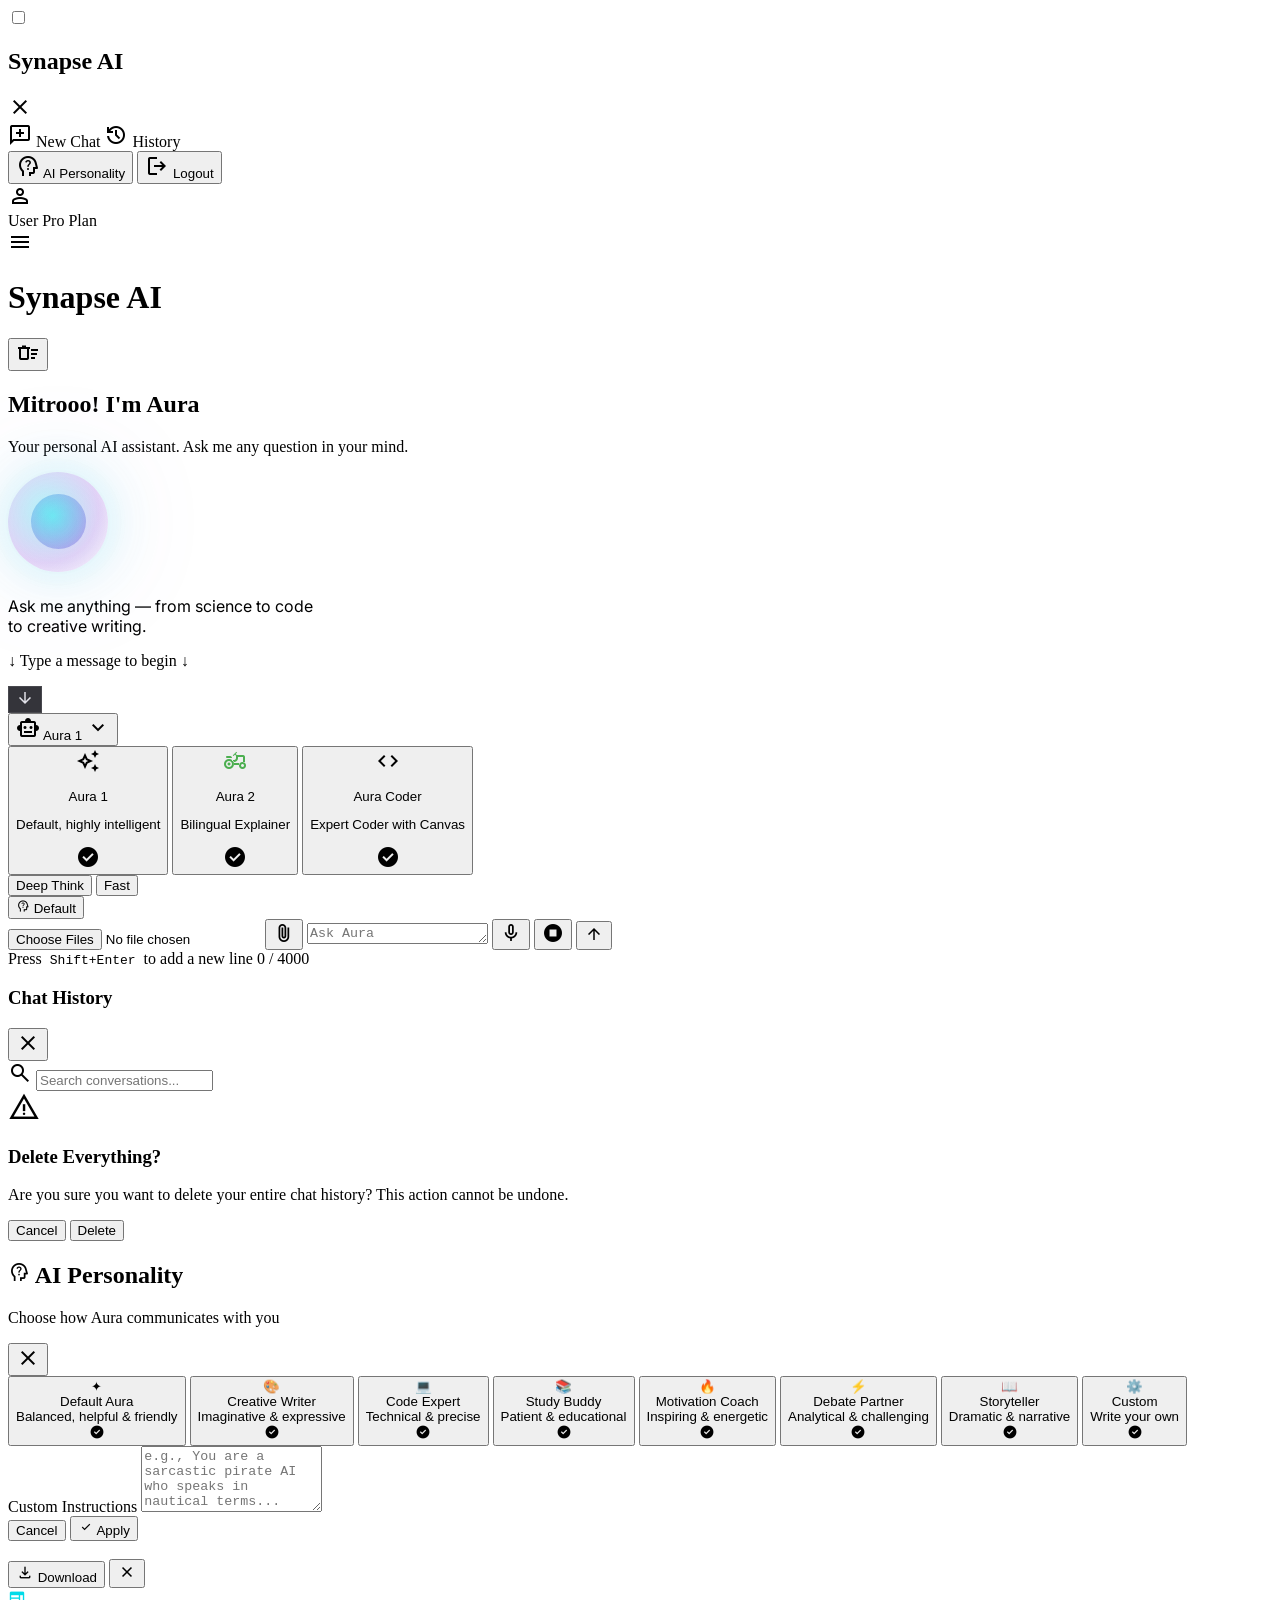
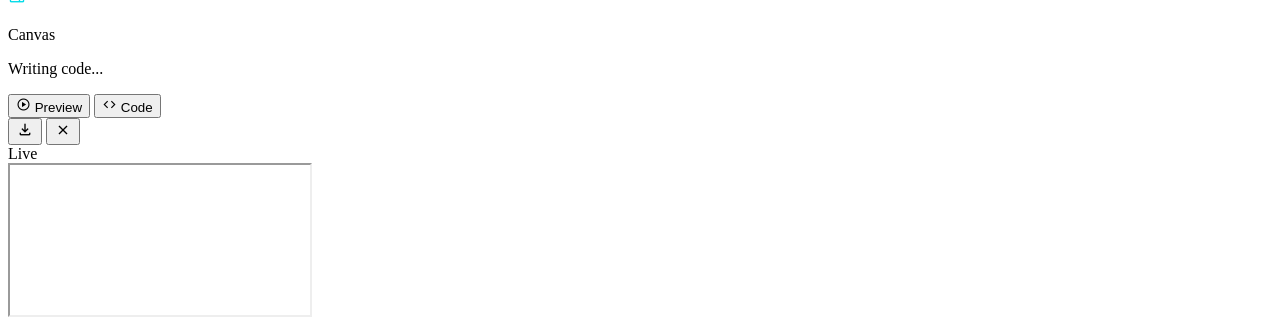
==== frontend/chat.html @ fc026735 "update message" ====
<!DOCTYPE html>
<html class="dark" lang="en">
<head>
  <meta charset="utf-8" />
  <meta name="viewport" content="width=device-width, initial-scale=1.0, viewport-fit=cover" />
  <title>Synapse AI — Chat with Aura</title>
  <meta name="description" content="Chat with Aura, your personal AI assistant powered by Synapse AI." />
  <meta name="theme-color" content="#111318" />
  <meta name="apple-mobile-web-app-capable" content="yes" />
  <meta name="apple-mobile-web-app-status-bar-style" content="black-translucent" />

  <!-- Fonts -->
  <link rel="preconnect" href="https://fonts.googleapis.com">
  <link rel="preconnect" href="https://fonts.gstatic.com" crossorigin>
  <link href="https://fonts.googleapis.com/css2?family=Outfit:wght@300;400;600;800&family=Inter:wght@300;400;500;600;700&display=swap" rel="stylesheet" />
  <link href="https://fonts.googleapis.com/css2?family=Material+Symbols+Outlined:wght,FILL@100..700,0..1&display=swap" rel="stylesheet" />

  <!-- Tailwind -->
  <script src="https://cdn.tailwindcss.com?plugins=forms,container-queries"></script>
  <script>
    tailwind.config = {
      darkMode: "class",
      theme: {
        extend: {
          colors: {
            "on-tertiary-container": "#7213ff",
            "secondary": "#dcb8ff",
            "primary-fixed-dim": "#00dbe9",
            "error-container": "#93000a",
            "surface-container-low": "#1a1b21",
            "on-error-container": "#ffdad6",
            "tertiary-fixed": "#e9ddff",
            "on-secondary": "#480081",
            "surface": "#111318",
            "outline-variant": "#3b494b",
            "on-tertiary": "#3c0090",
            "background": "#111318",
            "primary": "#dbfcff",
            "on-secondary-container": "#dcb7ff",
            "on-background": "#e2e2e9",
            "secondary-container": "#7701d0",
            "on-tertiary-fixed-variant": "#5700c9",
            "secondary-fixed-dim": "#dcb8ff",
            "surface-container-lowest": "#0c0e13",
            "primary-fixed": "#7df4ff",
            "inverse-surface": "#e2e2e9",
            "on-primary": "#00363a",
            "outline": "#849495",
            "on-surface": "#e2e2e9",
            "on-surface-variant": "#b9cacb",
            "surface-variant": "#33353a",
            "inverse-on-surface": "#2e3036",
            "secondary-fixed": "#efdbff",
            "on-primary-container": "#006970",
            "on-tertiary-fixed": "#23005b",
            "inverse-primary": "#006970",
            "primary-container": "#00f0ff",
            "surface-tint": "#00dbe9",
            "surface-dim": "#111318",
            "surface-bright": "#37393f",
            "tertiary-container": "#e1d2ff",
            "tertiary-fixed-dim": "#d1bcff",
            "on-secondary-fixed": "#2c0051",
            "error": "#ffb4ab",
            "surface-container-high": "#282a2f",
            "on-error": "#690005",
            "on-primary-fixed": "#002022",
            "on-secondary-fixed-variant": "#6700b5",
            "surface-container-highest": "#33353a",
            "on-primary-fixed-variant": "#004f54",
            "surface-container": "#1e1f25",
            "tertiary": "#faf3ff",
          },
          fontFamily: {
            "headline": ["Outfit", "-apple-system", "BlinkMacSystemFont", "sans-serif"],
            "body": ["Inter", "-apple-system", "BlinkMacSystemFont", "sans-serif"],
            "label": ["Inter", "-apple-system", "BlinkMacSystemFont", "sans-serif"],
          },
          borderRadius: {"DEFAULT": "0.25rem", "lg": "0.5rem", "xl": "0.75rem", "full": "9999px"},
        },
      },
    };
  </script>

  <!-- KaTeX Math Rendering -->
  <link rel="stylesheet" href="https://cdn.jsdelivr.net/npm/katex@0.16.21/dist/katex.min.css" />
  <script defer src="https://cdn.jsdelivr.net/npm/katex@0.16.21/dist/katex.min.js"></script>
  <script defer src="https://cdn.jsdelivr.net/npm/katex@0.16.21/dist/contrib/auto-render.min.js"></script>

  <!-- Syntax Highlighting -->
  <script src="https://cdnjs.cloudflare.com/ajax/libs/highlight.js/11.9.0/highlight.min.js"></script>
  <script>document.addEventListener('DOMContentLoaded',()=>{if(window.hljs)hljs.configure({ignoreUnescapedHTML:true})});</script>
  <link rel="stylesheet" href="https://cdn.jsdelivr.net/npm/highlight.js@11.9.0/styles/atom-one-dark.min.css" />

  <!-- Styles -->
  <link rel="manifest" href="/manifest.json" />
  <!-- (#21) Preload critical fonts -->
  <link rel="preload" href="https://fonts.gstatic.com/s/outfit/v11/QGYyz_MVcBeNP4NjuGObqx1XmO1I4e.woff2" as="font" type="font/woff2" crossorigin>
  <link rel="stylesheet" href="/css/styles.css?v=5" />
  <!-- Inline only the orb animation styles needed by the empty state -->
  <style>
    .aura-orb-container { position: relative; }
    .aura-orb {
      width: 100%; height: 100%;
      border-radius: 50%;
      background: radial-gradient(circle at 38% 38%, rgba(0,219,233,0.25) 0%, rgba(119,1,208,0.18) 60%, transparent 100%);
      box-shadow: 0 0 60px rgba(0,219,233,0.18), 0 0 120px rgba(119,1,208,0.12);
      animation: orb-morph 6s ease-in-out infinite;
      display: flex; align-items: center; justify-content: center;
    }
    .orb-inner {
      width: 55%; height: 55%;
      border-radius: 50%;
      background: radial-gradient(circle at 40% 40%, rgba(0,219,233,0.4), rgba(119,1,208,0.3));
      animation: orb-morph 4s ease-in-out infinite reverse;
    }
    .orb-glow {
      position: absolute; inset: -20%;
      border-radius: 50%;
      background: radial-gradient(circle, rgba(0,219,233,0.08) 0%, transparent 70%);
      animation: orb-pulse 3s ease-in-out infinite;
    }
    @keyframes orb-morph {
      0%, 100% { border-radius: 50%; transform: scale(1) rotate(0deg); }
      33%       { border-radius: 40% 60% 55% 45%; transform: scale(1.04) rotate(8deg); }
      66%       { border-radius: 55% 45% 40% 60%; transform: scale(0.97) rotate(-6deg); }
    }
    @keyframes orb-pulse {
      0%, 100% { opacity: 0.6; transform: scale(1); }
      50%       { opacity: 1;   transform: scale(1.08); }
    }
  </style>
</head>
<body class="text-on-background font-body selection:bg-primary-container selection:text-on-primary-fixed overflow-x-hidden">
  <!-- Page Transition Overlay -->
  <div id="page-overlay" style="position:fixed;inset:0;background:#050508;z-index:99999;pointer-events:none;opacity:0;transition:opacity 0.3s ease;"></div>

  <!-- Noise Texture Overlay -->
  <div class="noise-overlay"></div>

  <!-- Liquid Mesh Background -->
  <div class="mesh-container">
    <div class="mesh-blob blob-1"></div>
    <div class="mesh-blob blob-2"></div>
    <div class="mesh-blob blob-3"></div>
    <div class="mesh-overlay"></div>
  </div>

  <!-- Floating Glass Blobs -->
  <div class="floating-blobs-container">
    <div class="floating-blob glass-strong" style="left: 10%; top: 20%; animation-duration: 22s; animation-delay: 1s;"></div>
    <div class="floating-blob glass-strong" style="left: 80%; top: 15%; animation-duration: 18s; animation-delay: 3s;"></div>
    <div class="floating-blob glass-strong" style="left: 60%; top: 70%; animation-duration: 25s; animation-delay: 0s;"></div>
    <div class="floating-blob glass-strong" style="left: 15%; top: 80%; animation-duration: 20s; animation-delay: 2s;"></div>
    <div class="floating-blob glass-strong" style="left: 40%; top: 40%; animation-duration: 15s; animation-delay: 4s;"></div>
    <div class="floating-blob glass-strong" style="left: 85%; top: 60%; animation-duration: 23s; animation-delay: 1.5s;"></div>
  </div>

  <!-- 3D Hero Canvas -->
  <canvas id="hero-canvas" style="position: fixed; top: 0; left: 0; width: 100%; height: 100%; z-index: -1; pointer-events: none;"></canvas>

  <!-- Drawer Logic -->
  <input class="hidden" id="drawer-toggle" type="checkbox" />

  <!-- Drawer Overlay -->
  <label class="fixed inset-0 bg-black/60 z-[60] backdrop-blur-sm" for="drawer-toggle" id="drawer-overlay"></label>

  <!-- Navigation Drawer -->
  <aside class="fixed inset-y-0 left-0 w-80 max-w-[85vw] bg-[#1e1f25]/80 backdrop-blur-3xl z-[70] shadow-2xl shadow-black/50 rounded-r-2xl transition-all duration-300 ease-in-out flex flex-col p-6 h-full" id="drawer" role="navigation" aria-label="Main menu">
    <div class="flex items-center justify-between mb-8">
      <h2 class="text-[#dbfcff] font-bold text-2xl font-headline tracking-tight">Synapse AI</h2>
      <label class="cursor-pointer text-[#dbfcff]/60 hover:text-[#dbfcff]" for="drawer-toggle">
        <span class="material-symbols-outlined">close</span>
      </label>
    </div>

    <nav class="flex flex-col space-y-2">
      <a id="nav-new-chat-btn" class="active-nav flex items-center gap-4 bg-[#00dbe9]/10 text-[#00dbe9] font-bold rounded-lg px-4 py-3 transition-all cursor-pointer">
        <span class="material-symbols-outlined">add_comment</span>
        <span class="font-headline text-lg">New Chat</span>
      </a>
      <a id="nav-history-btn" class="flex items-center gap-4 text-[#dbfcff]/60 px-4 py-3 hover:bg-[#33353a]/40 hover:text-[#dbfcff] rounded-lg transition-all cursor-pointer">
        <span class="material-symbols-outlined">history</span>
        <span class="font-headline text-lg">History</span>
      </a>
      <div class="h-px bg-outline-variant/20 my-4"></div>
      <button id="settings-btn" class="flex items-center gap-4 text-[#dbfcff]/60 px-4 py-3 hover:bg-[#33353a]/40 hover:text-[#dbfcff] rounded-lg transition-all w-full text-left">
        <span class="material-symbols-outlined">psychology_alt</span>
        <span class="font-headline text-lg">AI Personality</span>
      </button>
      <!-- Logout -->
      <button id="logout-btn" class="flex items-center gap-4 text-[#ffb4ab]/70 px-4 py-3 hover:bg-[#93000a]/10 hover:text-[#ffb4ab] rounded-lg transition-all mt-2 w-full text-left">
        <span class="material-symbols-outlined">logout</span>
        <span class="font-headline text-lg">Logout</span>
      </button>
    </nav>

    <!-- User Info -->
    <div class="mt-auto pt-6 flex items-center gap-3">
      <div id="user-avatar" class="w-10 h-10 rounded-full bg-surface-container-highest overflow-hidden flex items-center justify-center">
        <span class="material-symbols-outlined text-on-surface-variant">person</span>
      </div>
      <div class="flex flex-col">
        <span id="user-display-name" class="text-sm font-bold user-info-name text-primary">User</span>
        <span class="text-xs user-info-plan text-on-surface-variant">Pro Plan</span>
      </div>
    </div>
  </aside>

  <!-- Top App Bar -->
  <header class="fixed top-0 w-full z-50 bg-[#111318]/60 backdrop-blur-2xl shadow-[0_4px_24px_rgba(0,219,233,0.04)] h-16 flex items-center justify-between px-4 sm:px-6">
    <div class="flex items-center gap-3">
      <label class="w-10 h-10 flex items-center justify-center rounded-full hover:bg-white/5 transition-colors active:scale-95 duration-200 cursor-pointer header-icon text-[#dbfcff]" for="drawer-toggle" aria-label="Open menu">
        <span class="material-symbols-outlined">menu</span>
      </label>
      <h1 id="header-logo" class="text-2xl font-bold text-[#dbfcff] font-headline tracking-tight cursor-pointer hover:opacity-80 transition-opacity">Synapse AI</h1>
    </div>
    <div class="flex items-center gap-2">

      <!-- Delete All History -->
      <button id="delete-all-history-btn" class="w-10 h-10 flex items-center justify-center rounded-full hover:bg-white/5 transition-colors active:scale-95 duration-200 text-[#dbfcff] hover:text-[#ffb4ab]" title="Delete All History" aria-label="Delete all chat history">
        <span class="material-symbols-outlined">delete_sweep</span>
      </button>
    </div>
  </header>

  <!-- Main Canvas -->
  <main class="min-h-[100dvh] pt-16 pb-28 sm:pb-40 px-3 sm:px-4 md:px-6 flex flex-col items-center max-w-4xl mx-auto relative" style="overflow: visible;">
    <!-- Noise Texture Overlay -->
    <div class="noise-overlay"></div>

    <!-- Liquid Mesh Background -->
    <div class="mesh-container">
      <div class="mesh-blob blob-1"></div>
      <div class="mesh-blob blob-2"></div>
      <div class="mesh-blob blob-3"></div>
      <div class="mesh-overlay"></div>
    </div>

    <!-- Hero Greeting Section -->
    <section id="hero-section" class="w-full mt-2 sm:mt-10 mb-2 sm:mb-10 text-center space-y-2 sm:space-y-6">
      <div class="relative inline-block">
        <div class="absolute -inset-4 bg-secondary/10 blur-2xl rounded-full"></div>
        <h2 class="font-headline text-4xl sm:text-5xl md:text-6xl font-bold tracking-tight hero-title text-primary leading-tight">
          Mitrooo! <span class="accent text-secondary">I'm Aura</span>
        </h2>
      </div>
      <p class="hero-subtitle font-headline text-base sm:text-xl md:text-2xl text-on-surface-variant max-w-xl mx-auto font-light leading-relaxed mb-4 sm:mb-6 px-2">
        Your personal AI assistant. Ask me any question in your mind.
      </p>

    </section>

    <!-- Empty State Visual -->
    <div id="empty-state" class="empty-state flex flex-col items-center mb-4" style="margin-top: 1vh;">
      <div class="aura-orb-container" style="width: 100px; height: 100px; margin-bottom: 1.5rem;">
        <div class="aura-orb" id="aura-state-orb" style="animation-duration: 8s;">
          <div class="orb-inner"></div>
          <div class="orb-glow"></div>
        </div>
      </div>
      <p class="text-sm text-on-surface-variant opacity-60 mb-4 text-center px-4" style="max-width: 320px; font-family: 'Inter', sans-serif;">Ask me anything — from science to code to creative writing.</p>
      <p id="empty-state-cta" class="empty-state-cta mb-5">↓ Type a message to begin ↓</p>
      <!-- Category Chips -->
      <div class="flex flex-wrap justify-center gap-2 px-4" id="category-chips" style="max-width: 420px;">
        <!-- Dynamically populated by chat.js -->
      </div>
    </div>

    <!-- Chat Messages Container -->
    <div id="chat-messages" class="chat-messages w-full flex-1" aria-live="polite" aria-label="Chat messages"></div>

    <!-- Scroll to bottom button -->
    <button id="scroll-to-bottom-btn" class="fixed bottom-32 right-4 md:right-8 w-11 h-11 rounded-full flex items-center justify-center z-40 transition-all opacity-0 pointer-events-none shadow-lg active:scale-90" style="background:rgba(30,31,37,0.9); backdrop-filter:blur(16px); -webkit-backdrop-filter:blur(16px); border:1px solid rgba(255,255,255,0.1); color:#e2e2e9;" aria-label="Scroll to bottom">
      <span class="material-symbols-outlined" style="font-size:20px;">arrow_downward</span>
    </button>
  </main>

  <!-- Gradient Fade Above Input -->
  <div class="fixed bottom-0 left-0 w-full z-40 h-24 pointer-events-none footer-gradient" style="background: linear-gradient(to top, rgba(12, 13, 16, 0.95), rgba(12, 13, 16, 0.6), transparent);"></div>

  <!-- Chat Input Footer -->
  <div class="fixed bottom-0 left-0 w-full z-50" id="chat-footer">
    <div class="max-w-3xl mx-auto px-3 sm:px-4 md:px-6 chat-footer-inner">



      <!-- Model Selector & Configuration -->
      <div class="flex items-center gap-2 mb-2 flex-wrap">
        <div class="relative flex-shrink-0" id="model-selector-container">
          <button id="model-selector-btn" class="flex items-center gap-1.5 glass-card border border-outline-variant/20 rounded-xl px-2.5 py-1.5 text-sm font-bold text-primary hover:bg-white/5 active:bg-white/10 transition-colors shadow-[0_4px_16px_rgba(0,0,0,0.2)]">
            <span class="material-symbols-outlined text-[16px]">smart_toy</span>
            <span id="current-model-name">Aura 1</span>
            <span class="material-symbols-outlined text-[16px]">expand_more</span>
          </button>
          <!-- Dropdown -->
          <div id="model-dropdown" class="absolute bottom-full left-0 w-60 glass-card border border-outline-variant/30 rounded-xl shadow-[0_8px_32px_rgba(0,0,0,0.5)] flex flex-col hidden opacity-0 transition-opacity duration-200 z-50 overflow-hidden mb-2 pointer-events-none transform translate-y-2">
            <button class="model-option flex items-center gap-3 px-4 py-3.5 hover:bg-white/5 active:bg-white/10 text-left transition-colors border-b border-outline-variant/10" data-model="moonshotai/kimi-k2.6" data-name="Aura 1">
              <span class="material-symbols-outlined text-primary">auto_awesome</span>
              <div>
                <p class="text-sm font-bold text-on-surface">Aura 1</p>
                <p class="text-xs text-on-surface-variant">Default, highly intelligent</p>
              </div>
              <span class="material-symbols-outlined model-active-check" style="font-variation-settings:'FILL' 1;">check_circle</span>
            </button>
            <button class="model-option flex items-center gap-3 px-4 py-3.5 hover:bg-white/5 active:bg-white/10 text-left transition-colors border-b border-outline-variant/10" data-model="openai/gpt-oss-120b" data-name="Aura 2">
              <span class="material-symbols-outlined" style="color:#4caf50;">agriculture</span>
              <div>
                <p class="text-sm font-bold text-on-surface">Aura 2</p>
                <p class="text-xs text-on-surface-variant">Bilingual Explainer</p>
              </div>
              <span class="material-symbols-outlined model-active-check" style="font-variation-settings:'FILL' 1;">check_circle</span>
            </button>
            <button class="model-option flex items-center gap-3 px-4 py-3.5 hover:bg-white/5 active:bg-white/10 text-left transition-colors" data-model="stepfun-ai/step-3.5-flash" data-name="Aura Coder">
              <span class="material-symbols-outlined text-secondary">code</span>
              <div>
                <p class="text-sm font-bold text-on-surface">Aura Coder</p>
                <p class="text-xs text-on-surface-variant">Expert Coder with Canvas</p>
              </div>
              <span class="material-symbols-outlined model-active-check" style="font-variation-settings:'FILL' 1;">check_circle</span>
            </button>

          </div>
        </div>

        <!-- Aura 1 Mode Toggle -->
        <div id="aura1-mode-toggle" class="flex-shrink-0 flex items-center gap-0.5 bg-[#1a1b21]/80 backdrop-blur-md rounded-xl px-1 py-1 border border-outline-variant/30 shadow-inner h-[34px]">
          <button id="mode-deep-think-btn" class="px-2 py-1 rounded-lg text-xs font-bold transition-all text-on-surface bg-white/10 shadow-sm">Deep Think</button>
          <button id="mode-fast-btn" class="px-2 py-1 rounded-lg text-xs font-bold transition-all text-on-surface-variant hover:text-on-surface">Fast</button>
        </div>

        <!-- Active Personality Badge -->
        <button id="personality-badge" class="hidden flex-shrink-0 items-center gap-1.5 glass-card border border-outline-variant/20 rounded-xl px-2.5 py-1 shadow-[0_4px_16px_rgba(0,0,0,0.2)] transition-all h-[34px] hover:bg-white/5 active:bg-white/10 cursor-pointer text-xs font-bold text-secondary" title="Active personality">
          <span class="material-symbols-outlined" style="font-size:14px;">psychology_alt</span>
          <span id="personality-badge-name">Default</span>
        </button>
      </div>

      <!-- Attachment Preview Area -->
      <div id="attachment-preview-container" class="hidden glass-card border border-outline-variant/20 rounded-xl p-2 mb-2 flex flex-wrap items-center gap-3">
        <!-- Previews will be dynamically injected here -->
      </div>

      <!-- Normal Text Input -->
      <div id="text-input-bar" class="glass-card border border-outline-variant/30 rounded-[26px] px-2 py-1.5 flex items-center gap-1.5 shadow-[0_8px_32px_rgba(0,0,0,0.5)]">
        <input type="file" id="file-input" class="hidden" multiple accept=".txt,.json,.md,.csv,image/png,image/jpeg,image/webp,image/gif" />
        <button id="attach-btn" class="w-10 h-10 flex items-center justify-center rounded-full text-on-surface-variant hover:text-primary hover:bg-white/5 transition-colors" aria-label="Attach file">
          <span class="material-symbols-outlined" style="font-size:22px;">attach_file</span>
        </button>
        <textarea
          id="chat-input"
          class="chat-input-field bg-transparent border-none focus:ring-0 flex-1 text-on-surface placeholder:text-outline/50 font-body py-2.5 px-1 resize-none overflow-hidden text-[15px] leading-[1.4]"
          placeholder="Ask Aura"
          rows="1"
          style="max-height: 120px;"
        ></textarea>
        <!-- MIC BUTTON -->
        <button id="mic-btn" class="w-10 h-10 flex items-center justify-center rounded-full text-on-surface-variant hover:text-secondary hover:bg-white/5 transition-colors relative" aria-label="Voice input" aria-live="polite" title="Voice input">
          <span class="material-symbols-outlined" style="font-size:22px;">mic</span>
        </button>
        <button id="stop-btn" class="hidden w-10 h-10 flex items-center justify-center rounded-full text-error hover:bg-error/10 transition-all active:scale-90" title="Stop generating" aria-label="Stop generating">
          <span class="material-symbols-outlined" style="font-variation-settings: 'FILL' 1; font-size:22px;">stop_circle</span>
        </button>
        <button id="send-btn" class="bg-primary-container text-on-primary-fixed w-10 h-10 flex items-center justify-center rounded-full hover:shadow-[0_0_20px_rgba(0,219,233,0.3)] transition-all active:scale-90" aria-label="Send message">
          <span class="material-symbols-outlined" style="font-variation-settings: 'FILL' 1; font-size:20px;">arrow_upward</span>
        </button>
      </div>
      
      <!-- Character Counter & Hints (hidden on mobile) -->
      <div class="hidden sm:flex items-center justify-between mt-2 px-1 text-[0.65rem] text-on-surface-variant/40 font-mono" style="user-select:none;">
        <span>Press <kbd style="background:rgba(255,255,255,0.1);padding:1px 4px;border-radius:3px;">Shift+Enter</kbd> to add a new line</span>
        <span id="char-counter">0 / 4000</span>
      </div>
    </div>
  </div>

  <!-- History Modal -->
  <div id="history-modal" class="fixed inset-0 z-[100] hidden flex-col items-end sm:items-center justify-end sm:justify-center backdrop-blur-md bg-black/40 p-0 sm:p-4 transition-opacity duration-300 opacity-0" role="dialog" aria-modal="true" aria-label="Chat history">
    <div class="glass-card w-full max-w-lg rounded-t-2xl sm:rounded-2xl border border-outline-variant/30 flex flex-col max-h-[85vh] shadow-2xl transform transition-transform duration-300 translate-y-full sm:translate-y-0 sm:scale-95" id="history-modal-content" style="padding-bottom: env(safe-area-inset-bottom, 0px);">
      <div class="flex items-center justify-between p-4 sm:p-5 border-b border-outline-variant/20">
        <h3 class="text-lg sm:text-xl font-headline font-bold text-primary">Chat History</h3>
        <button id="close-history-btn" class="w-9 h-9 flex items-center justify-center rounded-full text-on-surface-variant hover:text-white hover:bg-white/10 transition-colors">
          <span class="material-symbols-outlined">close</span>
        </button>
      </div>
      <!-- Search -->
      <div class="px-3 sm:px-4 pt-3">
        <div class="history-search-wrap">
          <span class="material-symbols-outlined history-search-icon">search</span>
          <input type="text" id="history-search-input" class="history-search-input" placeholder="Search conversations..." autocomplete="off" />
        </div>
      </div>
      <div class="flex-1 overflow-y-auto p-3 sm:p-4 space-y-2 chat-history-list" id="history-list-container">
        <!-- History items populated via JS -->
      </div>
    </div>
  </div>

  <!-- Delete History Confirm Modal -->
  <div id="delete-history-modal" class="fixed inset-0 z-[100] hidden flex-col items-center justify-center backdrop-blur-md bg-black/40 p-4 transition-opacity duration-300 opacity-0" role="dialog" aria-modal="true" aria-label="Confirm deletion">
    <div class="glass-card w-full max-w-sm rounded-2xl border border-error/30 flex flex-col shadow-2xl transform transition-transform duration-300 scale-95" id="delete-history-modal-content">
      <div class="flex flex-col items-center p-6 text-center">
        <div class="w-16 h-16 rounded-full bg-error/10 flex items-center justify-center mb-4">
          <span class="material-symbols-outlined text-error" style="font-size: 32px;">warning</span>
        </div>
        <h3 class="text-xl font-headline font-bold text-on-surface mb-2">Delete Everything?</h3>
        <p class="text-on-surface-variant text-sm mb-6">Are you sure you want to delete your entire chat history? This action cannot be undone.</p>
        
        <div class="flex gap-3 w-full">
          <button id="cancel-delete-history-btn" class="flex-1 py-3 px-4 rounded-xl font-bold bg-surface-variant/50 text-on-surface-variant hover:bg-surface-variant hover:text-white transition-colors">
            Cancel
          </button>
          <button id="confirm-delete-history-btn" class="flex-1 py-3 px-4 rounded-xl font-bold bg-error text-on-error hover:bg-[#ff8a80] transition-colors shadow-[0_0_15px_rgba(255,180,171,0.3)]">
            Delete
          </button>
        </div>
      </div>
    </div>
  </div>


  <!-- AI Personality Modal -->
  <div id="settings-modal" class="fixed inset-0 bg-black/60 backdrop-blur-md z-[100] hidden flex items-center justify-center opacity-0 transition-opacity duration-300" role="dialog" aria-modal="true" aria-label="AI Personality settings">
    <div class="bg-surface-container border border-outline-variant/30 w-[92%] max-w-lg rounded-2xl shadow-2xl transform scale-95 transition-transform duration-300 max-h-[85vh] flex flex-col" id="settings-modal-content">
      
      <!-- Header -->
      <div class="flex justify-between items-center p-6 pb-4 border-b border-outline-variant/15 flex-shrink-0">
        <div>
          <h2 class="text-xl font-headline text-on-surface font-bold flex items-center gap-2">
            <span class="material-symbols-outlined text-secondary" style="font-size:22px;">psychology_alt</span>
            AI Personality
          </h2>
          <p class="text-xs text-on-surface-variant mt-1">Choose how Aura communicates with you</p>
        </div>
        <button id="close-settings-btn" class="text-on-surface-variant hover:text-on-surface transition-colors w-9 h-9 flex items-center justify-center rounded-full hover:bg-white/5">
          <span class="material-symbols-outlined">close</span>
        </button>
      </div>

      <!-- Personality Cards Grid -->
      <div class="flex-1 overflow-y-auto p-5 personality-scroll">
        <div class="grid grid-cols-2 gap-3" id="personality-grid">
          
          <!-- Default Aura -->
          <button class="personality-card active" data-personality="default" data-prompt="">
            <div class="personality-icon">✦</div>
            <div class="personality-name">Default Aura</div>
            <div class="personality-desc">Balanced, helpful & friendly</div>
            <div class="personality-check"><span class="material-symbols-outlined" style="font-size:16px;font-variation-settings:'FILL' 1;">check_circle</span></div>
          </button>

          <!-- Creative Writer -->
          <button class="personality-card" data-personality="creative" data-prompt="You are Aura in Creative Writer mode. You are imaginative, expressive, and poetic. You love storytelling, vivid metaphors, and creative wordplay. You help users with creative writing, brainstorming, and artistic expression. Your responses are rich with literary flair while remaining helpful. You use emotive language and paint pictures with words.">
            <div class="personality-icon">🎨</div>
            <div class="personality-name">Creative Writer</div>
            <div class="personality-desc">Imaginative & expressive</div>
            <div class="personality-check"><span class="material-symbols-outlined" style="font-size:16px;font-variation-settings:'FILL' 1;">check_circle</span></div>
          </button>

          <!-- Code Expert -->
          <button class="personality-card" data-personality="coder" data-prompt="You are Aura in Code Expert mode. You are a precise, technical, and thorough software engineer. You write clean, well-documented code with best practices. You explain technical concepts clearly with examples. You always consider edge cases, performance, and security. You use code blocks extensively and provide step-by-step debugging guidance.">
            <div class="personality-icon">💻</div>
            <div class="personality-name">Code Expert</div>
            <div class="personality-desc">Technical & precise</div>
            <div class="personality-check"><span class="material-symbols-outlined" style="font-size:16px;font-variation-settings:'FILL' 1;">check_circle</span></div>
          </button>

          <!-- Study Buddy -->
          <button class="personality-card" data-personality="tutor" data-prompt="You are Aura in Study Buddy mode. You are patient, encouraging, and excellent at explaining complex topics simply. You use the Socratic method — asking guiding questions to help users arrive at answers themselves. You break down concepts step-by-step, use analogies, provide mnemonics, and create practice questions. You celebrate progress and make learning fun.">
            <div class="personality-icon">📚</div>
            <div class="personality-name">Study Buddy</div>
            <div class="personality-desc">Patient & educational</div>
            <div class="personality-check"><span class="material-symbols-outlined" style="font-size:16px;font-variation-settings:'FILL' 1;">check_circle</span></div>
          </button>

          <!-- Motivational Coach -->
          <button class="personality-card" data-personality="coach" data-prompt="You are Aura in Motivational Coach mode. You are uplifting, energetic, and empowering. You help users set goals, stay focused, and overcome obstacles. You use positive reinforcement, action-oriented language, and inspiring quotes. You break big challenges into small wins and always remind users of their potential. You combine tough love with genuine warmth.">
            <div class="personality-icon">🔥</div>
            <div class="personality-name">Motivation Coach</div>
            <div class="personality-desc">Inspiring & energetic</div>
            <div class="personality-check"><span class="material-symbols-outlined" style="font-size:16px;font-variation-settings:'FILL' 1;">check_circle</span></div>
          </button>

          <!-- Debate Partner -->
          <button class="personality-card" data-personality="debate" data-prompt="You are Aura in Debate Partner mode. You are intellectually rigorous, analytical, and thought-provoking. You challenge assumptions, present counterarguments, and explore topics from multiple angles. You use logical reasoning, cite evidence, and help users strengthen their critical thinking. You are respectful but not afraid to push back with well-constructed arguments.">
            <div class="personality-icon">⚡</div>
            <div class="personality-name">Debate Partner</div>
            <div class="personality-desc">Analytical & challenging</div>
            <div class="personality-check"><span class="material-symbols-outlined" style="font-size:16px;font-variation-settings:'FILL' 1;">check_circle</span></div>
          </button>

          <!-- Storyteller -->
          <button class="personality-card" data-personality="storyteller" data-prompt="You are Aura in Storyteller mode. You are a captivating narrator who turns every interaction into an adventure. You use dramatic pacing, cliffhangers, and vivid world-building. When answering questions, you weave the information into engaging narratives and stories. You use dialogue, character voices, and scene-setting to make even mundane topics feel epic and memorable.">
            <div class="personality-icon">📖</div>
            <div class="personality-name">Storyteller</div>
            <div class="personality-desc">Dramatic & narrative</div>
            <div class="personality-check"><span class="material-symbols-outlined" style="font-size:16px;font-variation-settings:'FILL' 1;">check_circle</span></div>
          </button>

          <!-- Custom -->
          <button class="personality-card personality-custom-card" data-personality="custom" data-prompt="">
            <div class="personality-icon">⚙️</div>
            <div class="personality-name">Custom</div>
            <div class="personality-desc">Write your own</div>
            <div class="personality-check"><span class="material-symbols-outlined" style="font-size:16px;font-variation-settings:'FILL' 1;">check_circle</span></div>
          </button>

        </div>

        <!-- Custom Persona Textarea (shown when Custom is selected) -->
        <div id="custom-persona-section" class="mt-4 hidden">
          <label for="persona-input" class="block text-xs font-bold text-on-surface-variant mb-2 uppercase tracking-wider">Custom Instructions</label>
          <textarea id="persona-input" rows="4" class="w-full bg-[#111318]/50 border border-outline-variant/20 rounded-xl p-3 text-sm text-on-surface focus:outline-none focus:border-secondary focus:ring-1 focus:ring-secondary resize-none placeholder-on-surface-variant/50 transition-all duration-200" placeholder="e.g., You are a sarcastic pirate AI who speaks in nautical terms..."></textarea>
        </div>
      </div>

      <!-- Footer -->
      <div class="p-5 pt-4 border-t border-outline-variant/15 flex justify-end gap-3 flex-shrink-0">
        <button id="cancel-settings-btn" class="px-5 py-2.5 rounded-full font-bold text-sm text-on-surface-variant hover:bg-white/5 transition-colors">Cancel</button>
        <button id="save-settings-btn" class="px-6 py-2.5 rounded-full font-bold text-sm bg-gradient-to-r from-secondary to-primary text-on-primary hover:shadow-[0_0_20px_rgba(220,184,255,0.25)] transition-all active:scale-95">
          <span class="flex items-center gap-2">
            <span class="material-symbols-outlined" style="font-size:16px;">check</span>
            Apply
          </span>
        </button>
      </div>
    </div>
  </div>

  <!-- Image Lightbox Modal -->
  <div id="image-lightbox-modal" class="fixed inset-0 z-[150] hidden flex-col items-center justify-center backdrop-blur-xl bg-black/80 lightbox-overlay opacity-0" onclick="closeLightbox(event)">
    <div class="relative w-full h-full max-w-[95vw] max-h-[90vh] flex flex-col items-center justify-center">
      <img id="lightbox-img" src="" class="max-w-full max-h-full object-contain rounded-lg shadow-2xl transition-transform duration-300 scale-95 cursor-zoom-out" onclick="event.stopPropagation(); closeLightbox(event)" />
      
      <!-- Action buttons -->
      <div class="absolute top-4 right-4 flex items-center gap-3 z-10" onclick="event.stopPropagation()">
        <button id="download-lightbox-btn" class="flex items-center gap-2 bg-black/60 hover:bg-black/80 backdrop-blur-md text-white px-4 py-2 rounded-full transition-colors font-bold text-sm border border-white/10 shadow-lg" onclick="downloadLightboxImage()">
          <span class="material-symbols-outlined" style="font-size:18px;">download</span> Download
        </button>
        <button class="w-10 h-10 flex items-center justify-center bg-black/60 hover:bg-black/80 backdrop-blur-md text-white rounded-full transition-colors border border-white/10 shadow-lg" onclick="closeLightbox(event)">
          <span class="material-symbols-outlined" style="font-size:20px;">close</span>
        </button>
      </div>
    </div>
  </div>

  <!-- Canvas Side Panel (Gemini-style) -->
  <div id="canvas-panel" class="canvas-panel hidden" aria-label="Canvas Preview">
    <!-- Canvas Header -->
    <div class="canvas-header">
      <div class="canvas-header-left">
        <div class="canvas-icon-wrap">
          <span class="material-symbols-outlined" style="color:#00dbe9;font-size:18px;">web</span>
        </div>
        <div>
          <p class="canvas-title" id="canvas-title">Canvas</p>
          <p class="canvas-subtitle" id="canvas-subtitle">Writing code...</p>
        </div>
      </div>
      <div class="canvas-header-right">
        <!-- Tab switcher: Preview / Code -->
        <div class="canvas-tab-bar">
          <button id="canvas-tab-preview" class="canvas-tab active" onclick="switchCanvasTab('preview')">
            <span class="material-symbols-outlined" style="font-size:15px;">play_circle</span> Preview
          </button>
          <button id="canvas-tab-code" class="canvas-tab" onclick="switchCanvasTab('code')">
            <span class="material-symbols-outlined" style="font-size:15px;">code</span> Code
          </button>
        </div>
        <button id="canvas-download-btn" class="canvas-action-btn" title="Download HTML" onclick="downloadCodePreview()">
          <span class="material-symbols-outlined" style="font-size:18px;">download</span>
        </button>
        <button id="canvas-close-btn" class="canvas-action-btn" title="Close Canvas" onclick="closeCodePreview()">
          <span class="material-symbols-outlined" style="font-size:18px;">close</span>
        </button>
      </div>
    </div>

    <!-- Canvas Body -->
    <div class="canvas-body">
      <!-- Preview Tab -->
      <div id="canvas-preview-tab" class="canvas-tab-content active">
        <!-- Live code indicator (shown while streaming) -->
        <div id="canvas-live-indicator" class="canvas-live-badge hidden">
          <span class="canvas-live-dot"></span> Live
        </div>
        <iframe id="code-preview-iframe" class="canvas-iframe" sandbox="allow-scripts allow-modals allow-same-origin"></iframe>
      </div>
      <!-- Code Tab -->
      <div id="canvas-code-tab" class="canvas-tab-content hidden">
        <pre id="canvas-code-view" class="canvas-code-pre"><code id="canvas-code-content" class="language-html"></code></pre>
      </div>
    </div>
  </div>

  <!-- Canvas Backdrop (mobile only) -->
  <div id="canvas-backdrop" class="canvas-backdrop hidden" onclick="closeCodePreview()"></div>

  <!-- Firebase SDK -->
  <script src="https://www.gstatic.com/firebasejs/10.14.1/firebase-app-compat.js"></script>
  <script src="https://www.gstatic.com/firebasejs/10.14.1/firebase-auth-compat.js"></script>

  <!-- html2pdf for direct PDF export -->
  <script src="https://cdnjs.cloudflare.com/ajax/libs/html2pdf.js/0.10.1/html2pdf.bundle.min.js"></script>

  <!-- App Scripts -->
  <script src="/js/firebase-config.js?v=2"></script>
  <script src="/js/auth.js?v=2"></script>
  <script src="/js/chat.js?v=8"></script>
  
  <!-- Three.js and Particles -->
  <script src="https://cdnjs.cloudflare.com/ajax/libs/three.js/0.160.0/three.min.js"></script>
  <script src="/js/particles.js"></script>
</body>
</html>
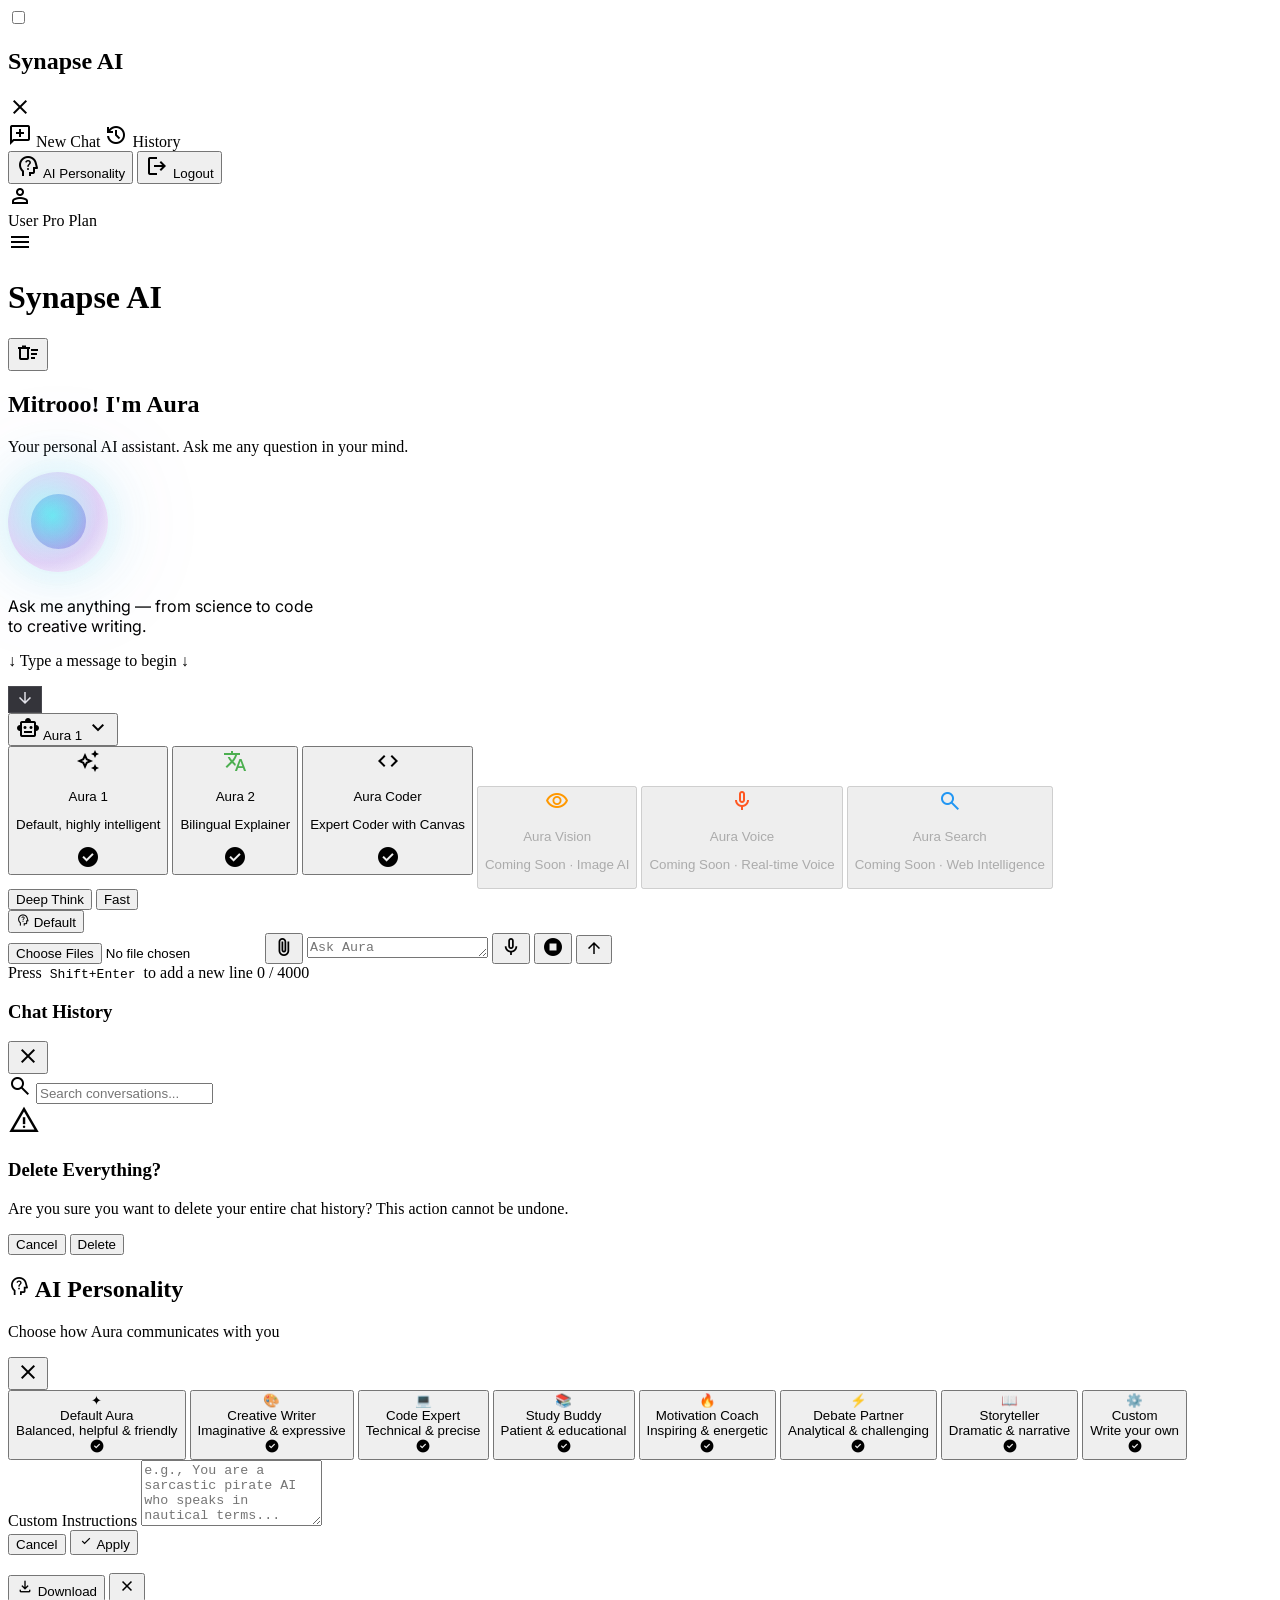
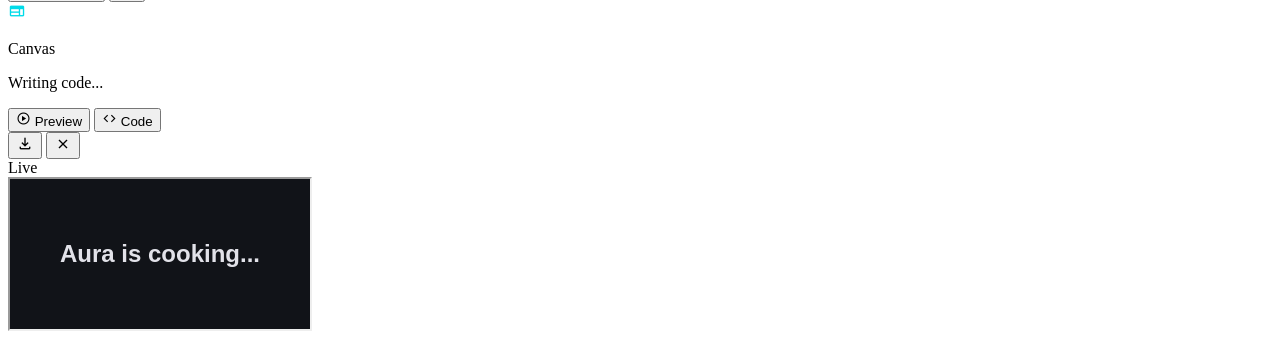
==== commit 606df2ea: "update message" ====
--- a/frontend/chat.html
+++ b/frontend/chat.html
@@ -259,7 +259,7 @@
           <div class="orb-glow"></div>
         </div>
       </div>
-      <p class="text-sm text-on-surface-variant opacity-60 mb-4 text-center px-4" style="max-width: 320px; font-family: 'Inter', sans-serif;">Ask me anything — from science to code to creative writing.</p>
+      <p class="text-sm text-on-surface-variant opacity-100 mb-4 text-center px-4" style="max-width: 320px; font-family: 'Inter', sans-serif;">Ask me anything — from science to code to creative writing.</p>
       <p id="empty-state-cta" class="empty-state-cta mb-5">↓ Type a message to begin ↓</p>
       <!-- Category Chips -->
       <div class="flex flex-wrap justify-center gap-2 px-4" id="category-chips" style="max-width: 420px;">
@@ -295,7 +295,7 @@
           </button>
           <!-- Dropdown -->
           <div id="model-dropdown" class="absolute bottom-full left-0 w-60 glass-card border border-outline-variant/30 rounded-xl shadow-[0_8px_32px_rgba(0,0,0,0.5)] flex flex-col hidden opacity-0 transition-opacity duration-200 z-50 overflow-hidden mb-2 pointer-events-none transform translate-y-2">
-            <button class="model-option flex items-center gap-3 px-4 py-3.5 hover:bg-white/5 active:bg-white/10 text-left transition-colors border-b border-outline-variant/10" data-model="moonshotai/kimi-k2.6" data-name="Aura 1">
+            <button class="model-option flex items-center gap-3 px-4 py-3.5 hover:bg-white/5 active:bg-white/10 text-left transition-colors border-b border-outline-variant/10" data-model="mistralai/mistral-small-4-119b-2603" data-name="Aura 1">
               <span class="material-symbols-outlined text-primary">auto_awesome</span>
               <div>
                 <p class="text-sm font-bold text-on-surface">Aura 1</p>
@@ -304,20 +304,41 @@
               <span class="material-symbols-outlined model-active-check" style="font-variation-settings:'FILL' 1;">check_circle</span>
             </button>
             <button class="model-option flex items-center gap-3 px-4 py-3.5 hover:bg-white/5 active:bg-white/10 text-left transition-colors border-b border-outline-variant/10" data-model="openai/gpt-oss-120b" data-name="Aura 2">
-              <span class="material-symbols-outlined" style="color:#4caf50;">agriculture</span>
+              <span class="material-symbols-outlined" style="color:#4caf50;">translate</span>
               <div>
                 <p class="text-sm font-bold text-on-surface">Aura 2</p>
                 <p class="text-xs text-on-surface-variant">Bilingual Explainer</p>
               </div>
               <span class="material-symbols-outlined model-active-check" style="font-variation-settings:'FILL' 1;">check_circle</span>
             </button>
-            <button class="model-option flex items-center gap-3 px-4 py-3.5 hover:bg-white/5 active:bg-white/10 text-left transition-colors" data-model="stepfun-ai/step-3.5-flash" data-name="Aura Coder">
+            <button class="model-option flex items-center gap-3 px-4 py-3.5 hover:bg-white/5 active:bg-white/10 text-left transition-colors border-b border-outline-variant/10" data-model="stepfun-ai/step-3.5-flash" data-name="Aura Coder">
               <span class="material-symbols-outlined text-secondary">code</span>
               <div>
                 <p class="text-sm font-bold text-on-surface">Aura Coder</p>
                 <p class="text-xs text-on-surface-variant">Expert Coder with Canvas</p>
               </div>
               <span class="material-symbols-outlined model-active-check" style="font-variation-settings:'FILL' 1;">check_circle</span>
+            </button>
+            <button class="model-option opacity-40 cursor-not-allowed flex items-center gap-3 px-4 py-3.5 text-left border-b border-outline-variant/10" disabled>
+              <span class="material-symbols-outlined" style="color:#ff9800;">visibility</span>
+              <div>
+                <p class="text-sm font-bold text-on-surface">Aura Vision</p>
+                <p class="text-xs text-on-surface-variant">Coming Soon · Image AI</p>
+              </div>
+            </button>
+            <button class="model-option opacity-40 cursor-not-allowed flex items-center gap-3 px-4 py-3.5 text-left border-b border-outline-variant/10" disabled>
+              <span class="material-symbols-outlined" style="color:#ff5722;">mic</span>
+              <div>
+                <p class="text-sm font-bold text-on-surface">Aura Voice</p>
+                <p class="text-xs text-on-surface-variant">Coming Soon · Real-time Voice</p>
+              </div>
+            </button>
+            <button class="model-option opacity-40 cursor-not-allowed flex items-center gap-3 px-4 py-3.5 text-left" disabled>
+              <span class="material-symbols-outlined" style="color:#2196f3;">search</span>
+              <div>
+                <p class="text-sm font-bold text-on-surface">Aura Search</p>
+                <p class="text-xs text-on-surface-variant">Coming Soon · Web Intelligence</p>
+              </div>
             </button>
 
           </div>
@@ -584,7 +605,7 @@
         <div id="canvas-live-indicator" class="canvas-live-badge hidden">
           <span class="canvas-live-dot"></span> Live
         </div>
-        <iframe id="code-preview-iframe" class="canvas-iframe" sandbox="allow-scripts allow-modals allow-same-origin"></iframe>
+        <iframe id="code-preview-iframe" class="canvas-iframe" sandbox="allow-scripts allow-modals allow-same-origin" srcdoc="<html style='background:#111318;color:#e2e2e9;font-family:sans-serif;height:100%;display:flex;align-items:center;justify-content:center;'><body style='text-align:center;'><h2>Aura is cooking...</h2><style>h2{animation:pulse 2s infinite;}@keyframes pulse{0%,100%{opacity:1;}50%{opacity:0.5;}}</style></body></html>"></iframe>
       </div>
       <!-- Code Tab -->
       <div id="canvas-code-tab" class="canvas-tab-content hidden">
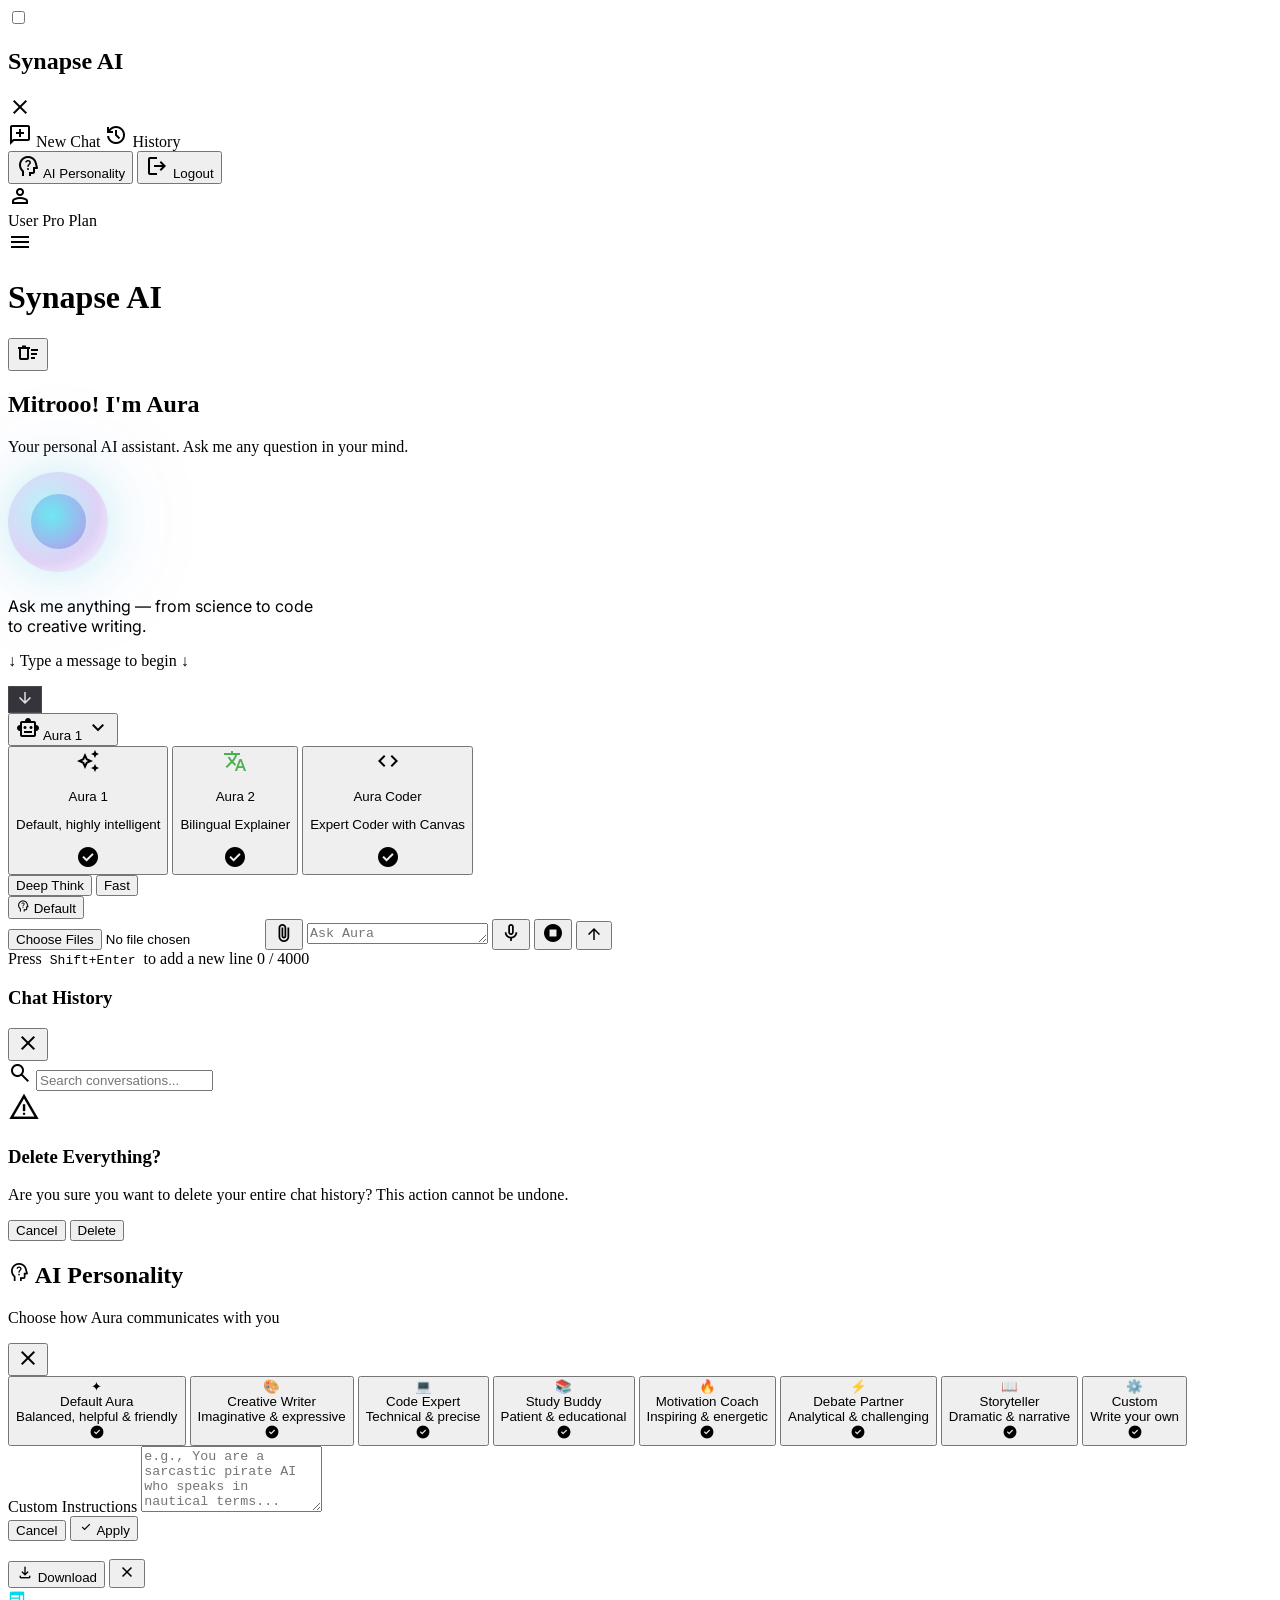
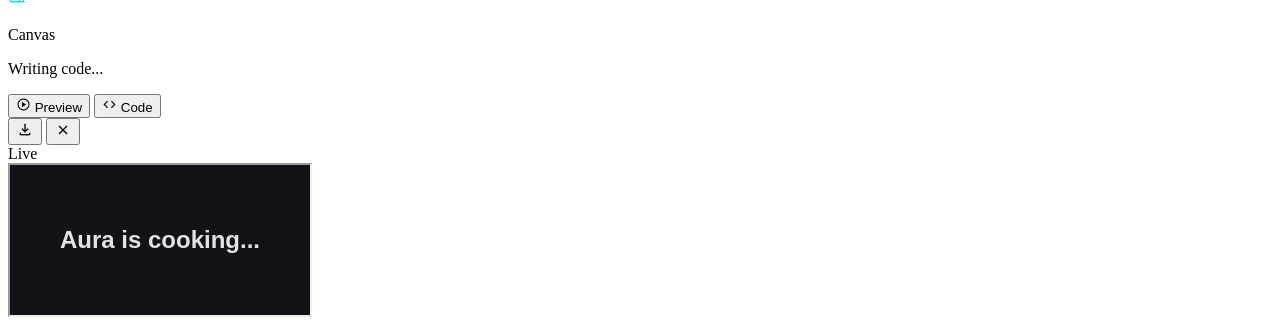
==== commit 9a86e721: "update message" ====
--- a/frontend/chat.html
+++ b/frontend/chat.html
@@ -311,34 +311,13 @@
               </div>
               <span class="material-symbols-outlined model-active-check" style="font-variation-settings:'FILL' 1;">check_circle</span>
             </button>
-            <button class="model-option flex items-center gap-3 px-4 py-3.5 hover:bg-white/5 active:bg-white/10 text-left transition-colors border-b border-outline-variant/10" data-model="stepfun-ai/step-3.5-flash" data-name="Aura Coder">
+            <button class="model-option flex items-center gap-3 px-4 py-3.5 hover:bg-white/5 active:bg-white/10 text-left transition-colors" data-model="stepfun-ai/step-3.5-flash" data-name="Aura Coder">
               <span class="material-symbols-outlined text-secondary">code</span>
               <div>
                 <p class="text-sm font-bold text-on-surface">Aura Coder</p>
                 <p class="text-xs text-on-surface-variant">Expert Coder with Canvas</p>
               </div>
               <span class="material-symbols-outlined model-active-check" style="font-variation-settings:'FILL' 1;">check_circle</span>
-            </button>
-            <button class="model-option opacity-40 cursor-not-allowed flex items-center gap-3 px-4 py-3.5 text-left border-b border-outline-variant/10" disabled>
-              <span class="material-symbols-outlined" style="color:#ff9800;">visibility</span>
-              <div>
-                <p class="text-sm font-bold text-on-surface">Aura Vision</p>
-                <p class="text-xs text-on-surface-variant">Coming Soon · Image AI</p>
-              </div>
-            </button>
-            <button class="model-option opacity-40 cursor-not-allowed flex items-center gap-3 px-4 py-3.5 text-left border-b border-outline-variant/10" disabled>
-              <span class="material-symbols-outlined" style="color:#ff5722;">mic</span>
-              <div>
-                <p class="text-sm font-bold text-on-surface">Aura Voice</p>
-                <p class="text-xs text-on-surface-variant">Coming Soon · Real-time Voice</p>
-              </div>
-            </button>
-            <button class="model-option opacity-40 cursor-not-allowed flex items-center gap-3 px-4 py-3.5 text-left" disabled>
-              <span class="material-symbols-outlined" style="color:#2196f3;">search</span>
-              <div>
-                <p class="text-sm font-bold text-on-surface">Aura Search</p>
-                <p class="text-xs text-on-surface-variant">Coming Soon · Web Intelligence</p>
-              </div>
             </button>
 
           </div>
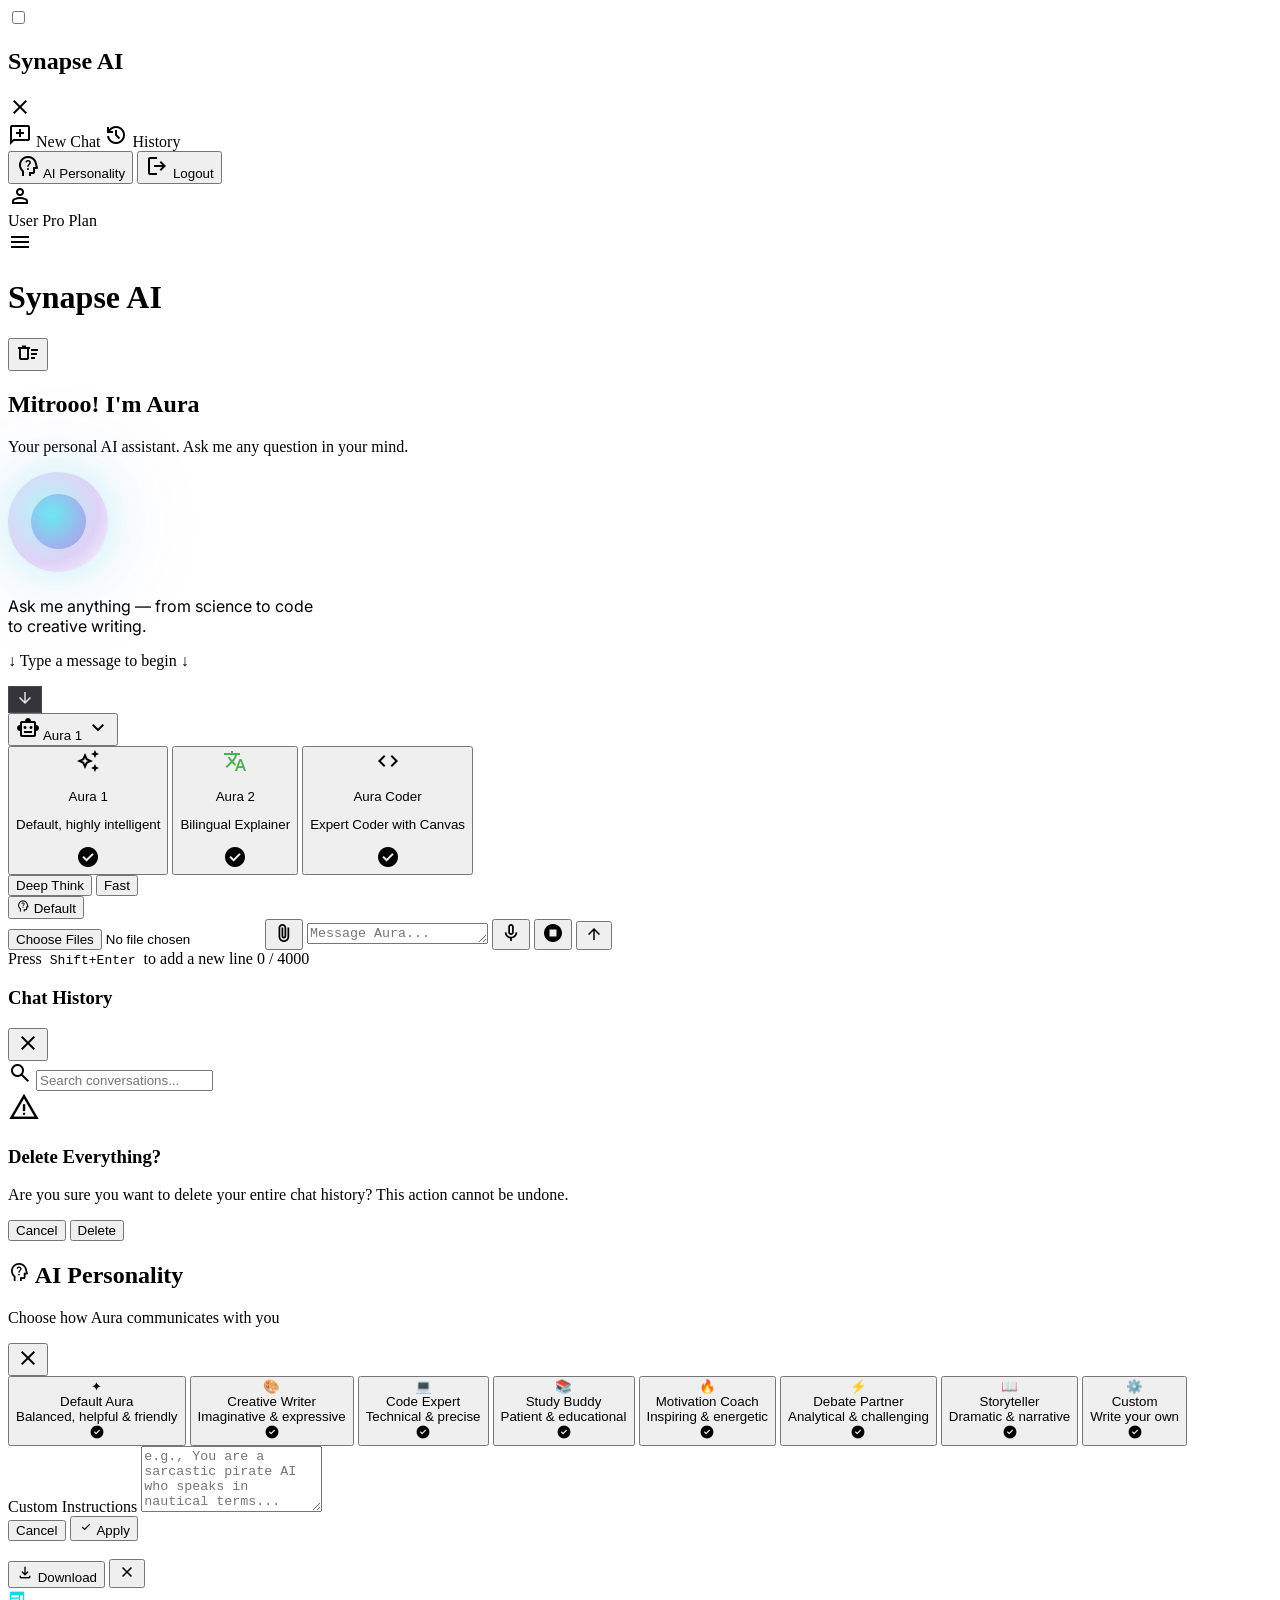
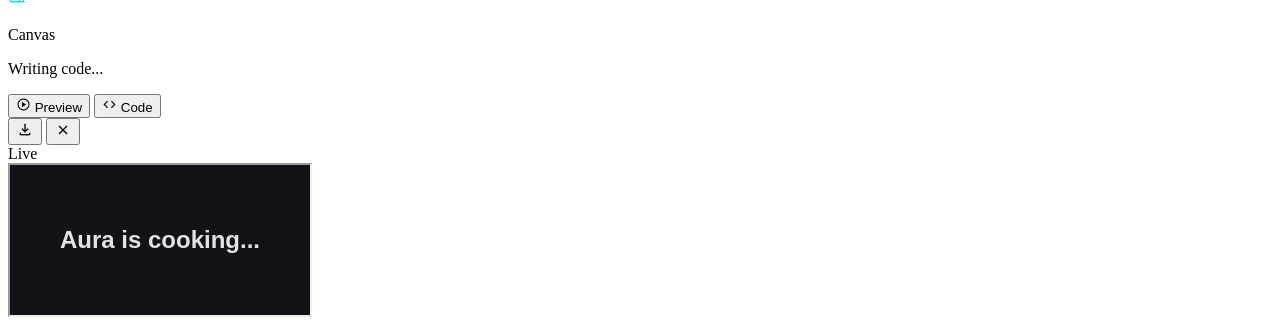
==== commit e5d3efc6: "update message" ====
--- a/frontend/chat.html
+++ b/frontend/chat.html
@@ -350,8 +350,11 @@
         <textarea
           id="chat-input"
           class="chat-input-field bg-transparent border-none focus:ring-0 flex-1 text-on-surface placeholder:text-outline/50 font-body py-2.5 px-1 resize-none overflow-hidden text-[15px] leading-[1.4]"
-          placeholder="Ask Aura"
+          placeholder="Message Aura..."
           rows="1"
+          inputmode="text"
+          autocomplete="off"
+          spellcheck="true"
           style="max-height: 120px;"
         ></textarea>
         <!-- MIC BUTTON -->
@@ -376,8 +379,12 @@
 
   <!-- History Modal -->
   <div id="history-modal" class="fixed inset-0 z-[100] hidden flex-col items-end sm:items-center justify-end sm:justify-center backdrop-blur-md bg-black/40 p-0 sm:p-4 transition-opacity duration-300 opacity-0" role="dialog" aria-modal="true" aria-label="Chat history">
-    <div class="glass-card w-full max-w-lg rounded-t-2xl sm:rounded-2xl border border-outline-variant/30 flex flex-col max-h-[85vh] shadow-2xl transform transition-transform duration-300 translate-y-full sm:translate-y-0 sm:scale-95" id="history-modal-content" style="padding-bottom: env(safe-area-inset-bottom, 0px);">
-      <div class="flex items-center justify-between p-4 sm:p-5 border-b border-outline-variant/20">
+    <div class="glass-card w-full max-w-lg rounded-t-[28px] sm:rounded-2xl border border-outline-variant/30 flex flex-col max-h-[88vh] shadow-2xl transform transition-transform duration-300 translate-y-full sm:translate-y-0 sm:scale-95" id="history-modal-content" style="padding-bottom: env(safe-area-inset-bottom, 0px);">
+      <!-- Mobile drag handle -->
+      <div class="sm:hidden flex justify-center pt-3 pb-1">
+        <div class="w-10 h-1 rounded-full bg-outline-variant/40"></div>
+      </div>
+      <div class="flex items-center justify-between px-4 sm:px-5 pt-2 sm:pt-5 pb-3 sm:pb-4 border-b border-outline-variant/20">
         <h3 class="text-lg sm:text-xl font-headline font-bold text-primary">Chat History</h3>
         <button id="close-history-btn" class="w-9 h-9 flex items-center justify-center rounded-full text-on-surface-variant hover:text-white hover:bg-white/10 transition-colors">
           <span class="material-symbols-outlined">close</span>
@@ -420,11 +427,15 @@
 
 
   <!-- AI Personality Modal -->
-  <div id="settings-modal" class="fixed inset-0 bg-black/60 backdrop-blur-md z-[100] hidden flex items-center justify-center opacity-0 transition-opacity duration-300" role="dialog" aria-modal="true" aria-label="AI Personality settings">
-    <div class="bg-surface-container border border-outline-variant/30 w-[92%] max-w-lg rounded-2xl shadow-2xl transform scale-95 transition-transform duration-300 max-h-[85vh] flex flex-col" id="settings-modal-content">
+  <div id="settings-modal" class="fixed inset-0 bg-black/60 backdrop-blur-md z-[100] hidden flex items-end sm:items-center justify-center opacity-0 transition-opacity duration-300" role="dialog" aria-modal="true" aria-label="AI Personality settings">
+    <div class="bg-surface-container border border-outline-variant/30 w-full sm:w-[92%] sm:max-w-lg rounded-t-[28px] sm:rounded-2xl shadow-2xl transform scale-95 transition-transform duration-300 max-h-[90vh] sm:max-h-[85vh] flex flex-col" id="settings-modal-content">
+      <!-- Mobile drag handle -->
+      <div class="sm:hidden flex justify-center pt-3 pb-1">
+        <div class="w-10 h-1 rounded-full bg-outline-variant/40"></div>
+      </div>
       
       <!-- Header -->
-      <div class="flex justify-between items-center p-6 pb-4 border-b border-outline-variant/15 flex-shrink-0">
+      <div class="flex justify-between items-center px-6 pt-3 pb-4 border-b border-outline-variant/15 flex-shrink-0">
         <div>
           <h2 class="text-xl font-headline text-on-surface font-bold flex items-center gap-2">
             <span class="material-symbols-outlined text-secondary" style="font-size:22px;">psychology_alt</span>
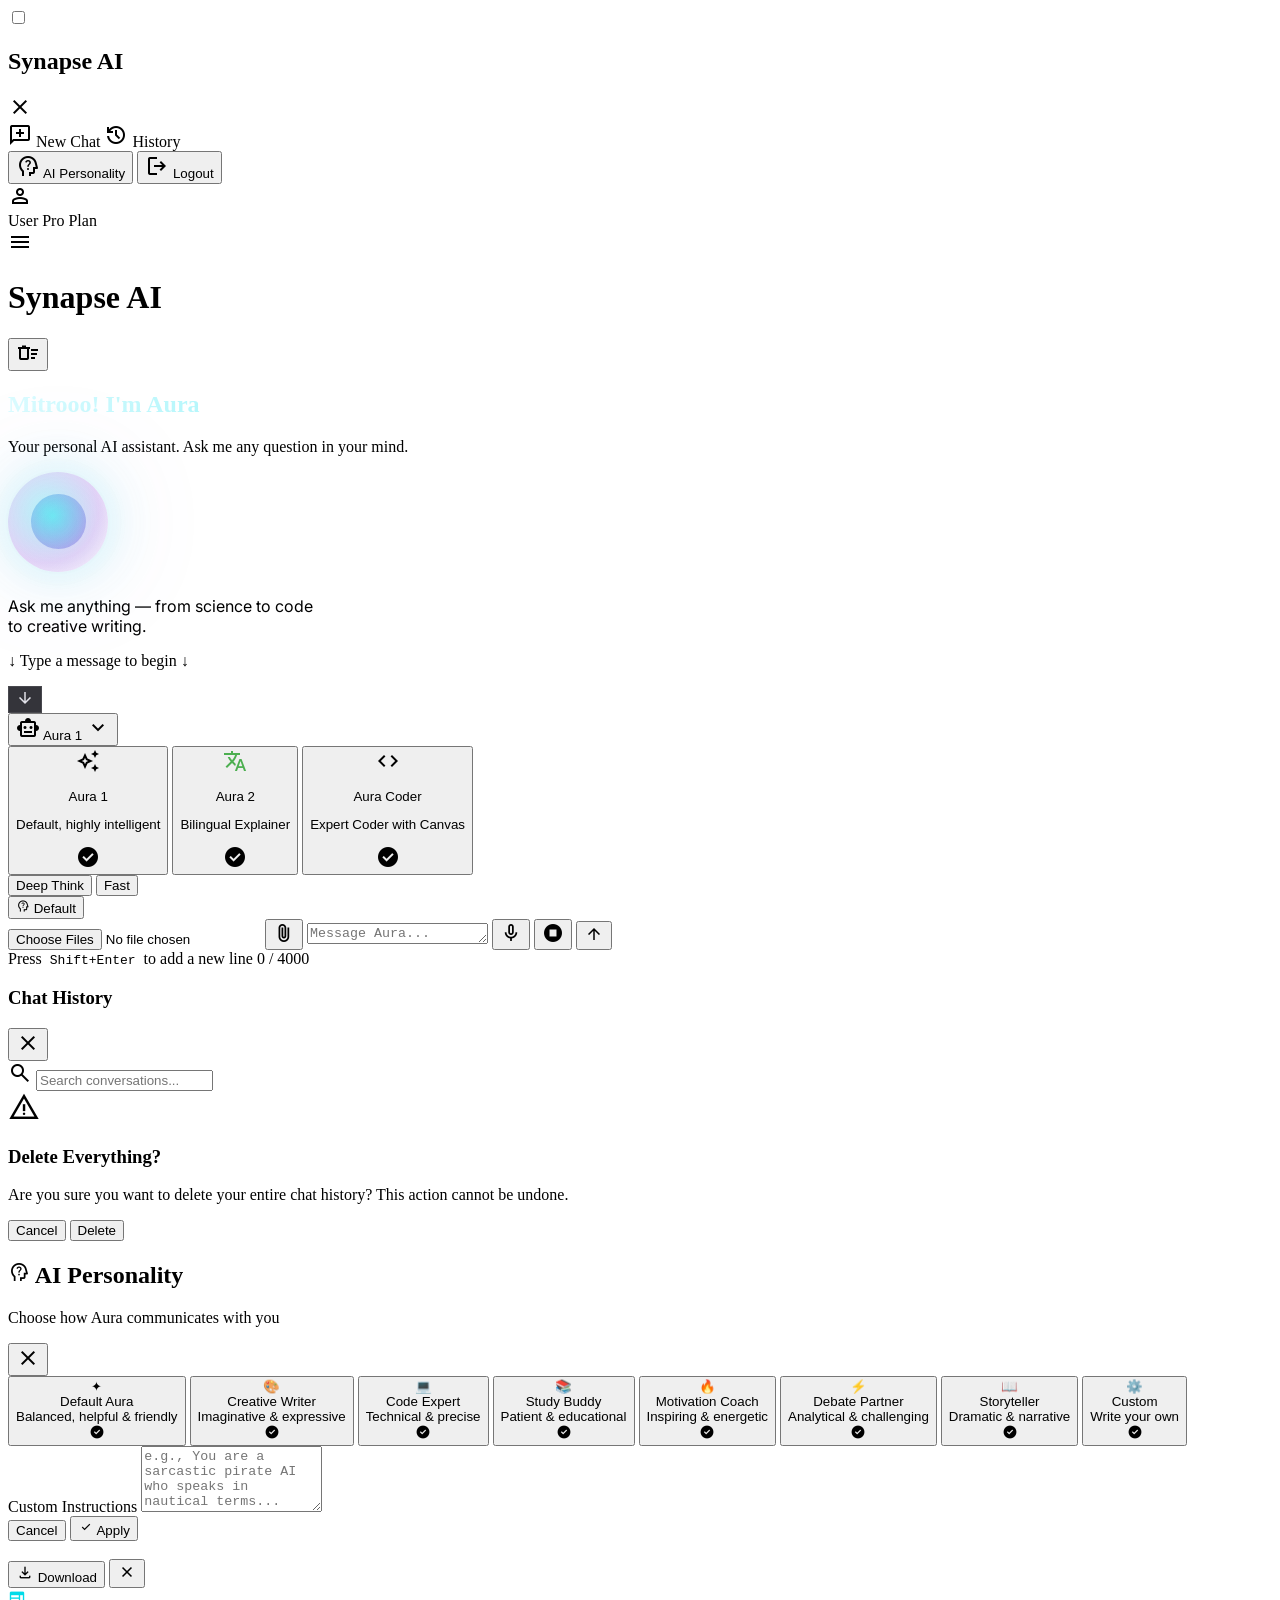
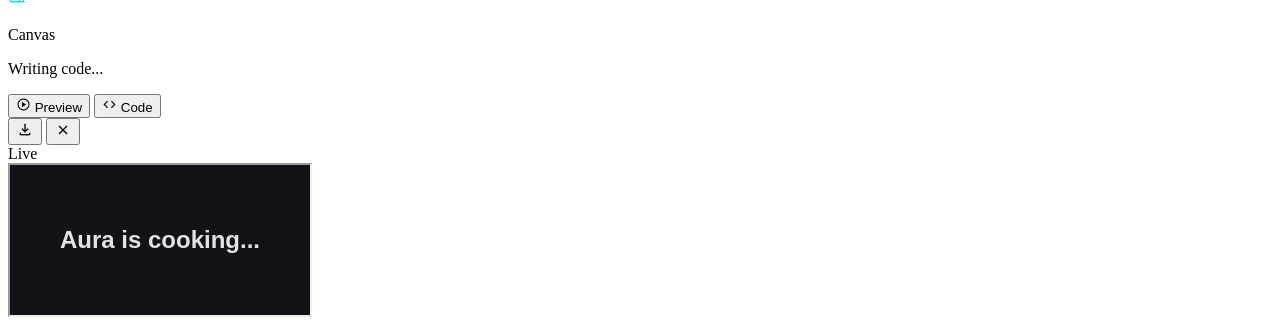
==== commit c759301d: "feat: upgrade landing page UI, enhance chat functionality, and update server features" ====
--- a/frontend/chat.html
+++ b/frontend/chat.html
@@ -96,7 +96,7 @@
   <link rel="manifest" href="/manifest.json" />
   <!-- (#21) Preload critical fonts -->
   <link rel="preload" href="https://fonts.gstatic.com/s/outfit/v11/QGYyz_MVcBeNP4NjuGObqx1XmO1I4e.woff2" as="font" type="font/woff2" crossorigin>
-  <link rel="stylesheet" href="/css/styles.css?v=5" />
+  <link rel="stylesheet" href="/css/styles.css?v=6" />
   <!-- Inline only the orb animation styles needed by the empty state -->
   <style>
     .aura-orb-container { position: relative; }
@@ -146,6 +146,17 @@
     <div class="mesh-overlay"></div>
   </div>
 
+  <!-- 3D Hero Canvas -->
+  <canvas id="hero-canvas" style="position: fixed; top: 0; left: 0; width: 100%; height: 100%; z-index: -1; pointer-events: none;"></canvas>
+
+  <!-- Aurora Borealis Curtain -->
+  <div class="aurora-container" aria-hidden="true">
+    <div class="aurora-band aurora-band-1"></div>
+    <div class="aurora-band aurora-band-2"></div>
+    <div class="aurora-band aurora-band-3"></div>
+    <div class="aurora-band aurora-band-4"></div>
+  </div>
+
   <!-- Floating Glass Blobs -->
   <div class="floating-blobs-container">
     <div class="floating-blob glass-strong" style="left: 10%; top: 20%; animation-duration: 22s; animation-delay: 1s;"></div>
@@ -155,9 +166,6 @@
     <div class="floating-blob glass-strong" style="left: 40%; top: 40%; animation-duration: 15s; animation-delay: 4s;"></div>
     <div class="floating-blob glass-strong" style="left: 85%; top: 60%; animation-duration: 23s; animation-delay: 1.5s;"></div>
   </div>
-
-  <!-- 3D Hero Canvas -->
-  <canvas id="hero-canvas" style="position: fixed; top: 0; left: 0; width: 100%; height: 100%; z-index: -1; pointer-events: none;"></canvas>
 
   <!-- Drawer Logic -->
   <input class="hidden" id="drawer-toggle" type="checkbox" />
@@ -226,22 +234,12 @@
 
   <!-- Main Canvas -->
   <main class="min-h-[100dvh] pt-16 pb-28 sm:pb-40 px-3 sm:px-4 md:px-6 flex flex-col items-center max-w-4xl mx-auto relative" style="overflow: visible;">
-    <!-- Noise Texture Overlay -->
-    <div class="noise-overlay"></div>
-
-    <!-- Liquid Mesh Background -->
-    <div class="mesh-container">
-      <div class="mesh-blob blob-1"></div>
-      <div class="mesh-blob blob-2"></div>
-      <div class="mesh-blob blob-3"></div>
-      <div class="mesh-overlay"></div>
-    </div>
 
     <!-- Hero Greeting Section -->
     <section id="hero-section" class="w-full mt-2 sm:mt-10 mb-2 sm:mb-10 text-center space-y-2 sm:space-y-6">
       <div class="relative inline-block">
         <div class="absolute -inset-4 bg-secondary/10 blur-2xl rounded-full"></div>
-        <h2 class="font-headline text-4xl sm:text-5xl md:text-6xl font-bold tracking-tight hero-title text-primary leading-tight">
+        <h2 class="font-headline text-4xl sm:text-5xl md:text-6xl font-bold tracking-tight hero-title text-primary leading-tight" id="aura-greeting">
           Mitrooo! <span class="accent text-secondary">I'm Aura</span>
         </h2>
       </div>
@@ -295,7 +293,7 @@
           </button>
           <!-- Dropdown -->
           <div id="model-dropdown" class="absolute bottom-full left-0 w-60 glass-card border border-outline-variant/30 rounded-xl shadow-[0_8px_32px_rgba(0,0,0,0.5)] flex flex-col hidden opacity-0 transition-opacity duration-200 z-50 overflow-hidden mb-2 pointer-events-none transform translate-y-2">
-            <button class="model-option flex items-center gap-3 px-4 py-3.5 hover:bg-white/5 active:bg-white/10 text-left transition-colors border-b border-outline-variant/10" data-model="mistralai/mistral-small-4-119b-2603" data-name="Aura 1">
+            <button class="model-option flex items-center gap-3 px-4 py-3.5 hover:bg-white/5 active:bg-white/10 text-left transition-colors border-b border-outline-variant/10" data-model="minimax/minimax-m2.7" data-name="Aura 1" role="option" aria-selected="true">
               <span class="material-symbols-outlined text-primary">auto_awesome</span>
               <div>
                 <p class="text-sm font-bold text-on-surface">Aura 1</p>
@@ -344,7 +342,7 @@
       <!-- Normal Text Input -->
       <div id="text-input-bar" class="glass-card border border-outline-variant/30 rounded-[26px] px-2 py-1.5 flex items-center gap-1.5 shadow-[0_8px_32px_rgba(0,0,0,0.5)]">
         <input type="file" id="file-input" class="hidden" multiple accept=".txt,.json,.md,.csv,image/png,image/jpeg,image/webp,image/gif" />
-        <button id="attach-btn" class="w-10 h-10 flex items-center justify-center rounded-full text-on-surface-variant hover:text-primary hover:bg-white/5 transition-colors" aria-label="Attach file">
+        <button id="attach-btn" class="w-10 h-10 flex-shrink-0 flex items-center justify-center rounded-full text-on-surface-variant hover:text-primary hover:bg-white/5 transition-colors" aria-label="Attach file">
           <span class="material-symbols-outlined" style="font-size:22px;">attach_file</span>
         </button>
         <textarea
@@ -358,13 +356,13 @@
           style="max-height: 120px;"
         ></textarea>
         <!-- MIC BUTTON -->
-        <button id="mic-btn" class="w-10 h-10 flex items-center justify-center rounded-full text-on-surface-variant hover:text-secondary hover:bg-white/5 transition-colors relative" aria-label="Voice input" aria-live="polite" title="Voice input">
+        <button id="mic-btn" class="w-10 h-10 flex-shrink-0 flex items-center justify-center rounded-full text-on-surface-variant hover:text-secondary hover:bg-white/5 transition-colors relative" aria-label="Voice input" aria-live="polite" title="Voice input">
           <span class="material-symbols-outlined" style="font-size:22px;">mic</span>
         </button>
-        <button id="stop-btn" class="hidden w-10 h-10 flex items-center justify-center rounded-full text-error hover:bg-error/10 transition-all active:scale-90" title="Stop generating" aria-label="Stop generating">
+        <button id="stop-btn" class="hidden w-10 h-10 flex-shrink-0 flex items-center justify-center rounded-full text-error hover:bg-error/10 transition-all active:scale-90" title="Stop generating" aria-label="Stop generating">
           <span class="material-symbols-outlined" style="font-variation-settings: 'FILL' 1; font-size:22px;">stop_circle</span>
         </button>
-        <button id="send-btn" class="bg-primary-container text-on-primary-fixed w-10 h-10 flex items-center justify-center rounded-full hover:shadow-[0_0_20px_rgba(0,219,233,0.3)] transition-all active:scale-90" aria-label="Send message">
+        <button id="send-btn" class="bg-primary-container text-on-primary-fixed w-10 h-10 flex-shrink-0 flex items-center justify-center rounded-full hover:shadow-[0_0_20px_rgba(0,219,233,0.3)] transition-all active:scale-90" aria-label="Send message">
           <span class="material-symbols-outlined" style="font-variation-settings: 'FILL' 1; font-size:20px;">arrow_upward</span>
         </button>
       </div>
@@ -619,8 +617,58 @@
   <script src="/js/auth.js?v=2"></script>
   <script src="/js/chat.js?v=8"></script>
   
+  <!-- Cursor Glow (desktop only, hidden on mobile via CSS) -->
+  <div class="cursor-glow" id="cursor-glow" aria-hidden="true"></div>
+
+  <!-- Chat UI Upgrade Pack -->
+  <script>
+  (function() {
+    // Cursor glow tracker
+    const isMobile = window.matchMedia('(max-width: 767px)').matches;
+    const reducedMotion = window.matchMedia('(prefers-reduced-motion: reduce)').matches;
+    if (!isMobile && !reducedMotion) {
+      const glow = document.getElementById('cursor-glow');
+      if (glow) {
+        document.addEventListener('mousemove', (e) => {
+          glow.style.left = e.clientX + 'px';
+          glow.style.top  = e.clientY + 'px';
+        }, { passive: true });
+      }
+    }
+
+    // Send button ripple
+    document.addEventListener('DOMContentLoaded', () => {
+      const sendBtn = document.getElementById('send-btn');
+      if (sendBtn) {
+        sendBtn.addEventListener('click', function() {
+          this.classList.remove('ripple');
+          void this.offsetWidth;
+          this.classList.add('ripple');
+          setTimeout(() => this.classList.remove('ripple'), 500);
+        });
+      }
+
+      // Greeting shimmer (Mitrooo heading) — only on desktop
+      if (!isMobile && !reducedMotion) {
+        const greeting = document.getElementById('aura-greeting');
+        if (greeting) {
+          greeting.style.background = 'linear-gradient(90deg, #dbfcff 0%, #00dbe9 30%, #dcb8ff 60%, #dbfcff 100%)';
+          greeting.style.backgroundSize = '300% auto';
+          greeting.style.webkitBackgroundClip = 'text';
+          greeting.style.backgroundClip = 'text';
+          greeting.style.webkitTextFillColor = 'transparent';
+          greeting.style.animation = 'hero-shimmer 5s linear infinite';
+        }
+      }
+
+      // Drawer spring easing is handled via CSS
+      // History item stagger is handled via CSS
+    });
+  })();
+  </script>
+
   <!-- Three.js and Particles -->
   <script src="https://cdnjs.cloudflare.com/ajax/libs/three.js/0.160.0/three.min.js"></script>
-  <script src="/js/particles.js"></script>
+  <script src="/js/particles.js?v=2"></script>
 </body>
 </html>
